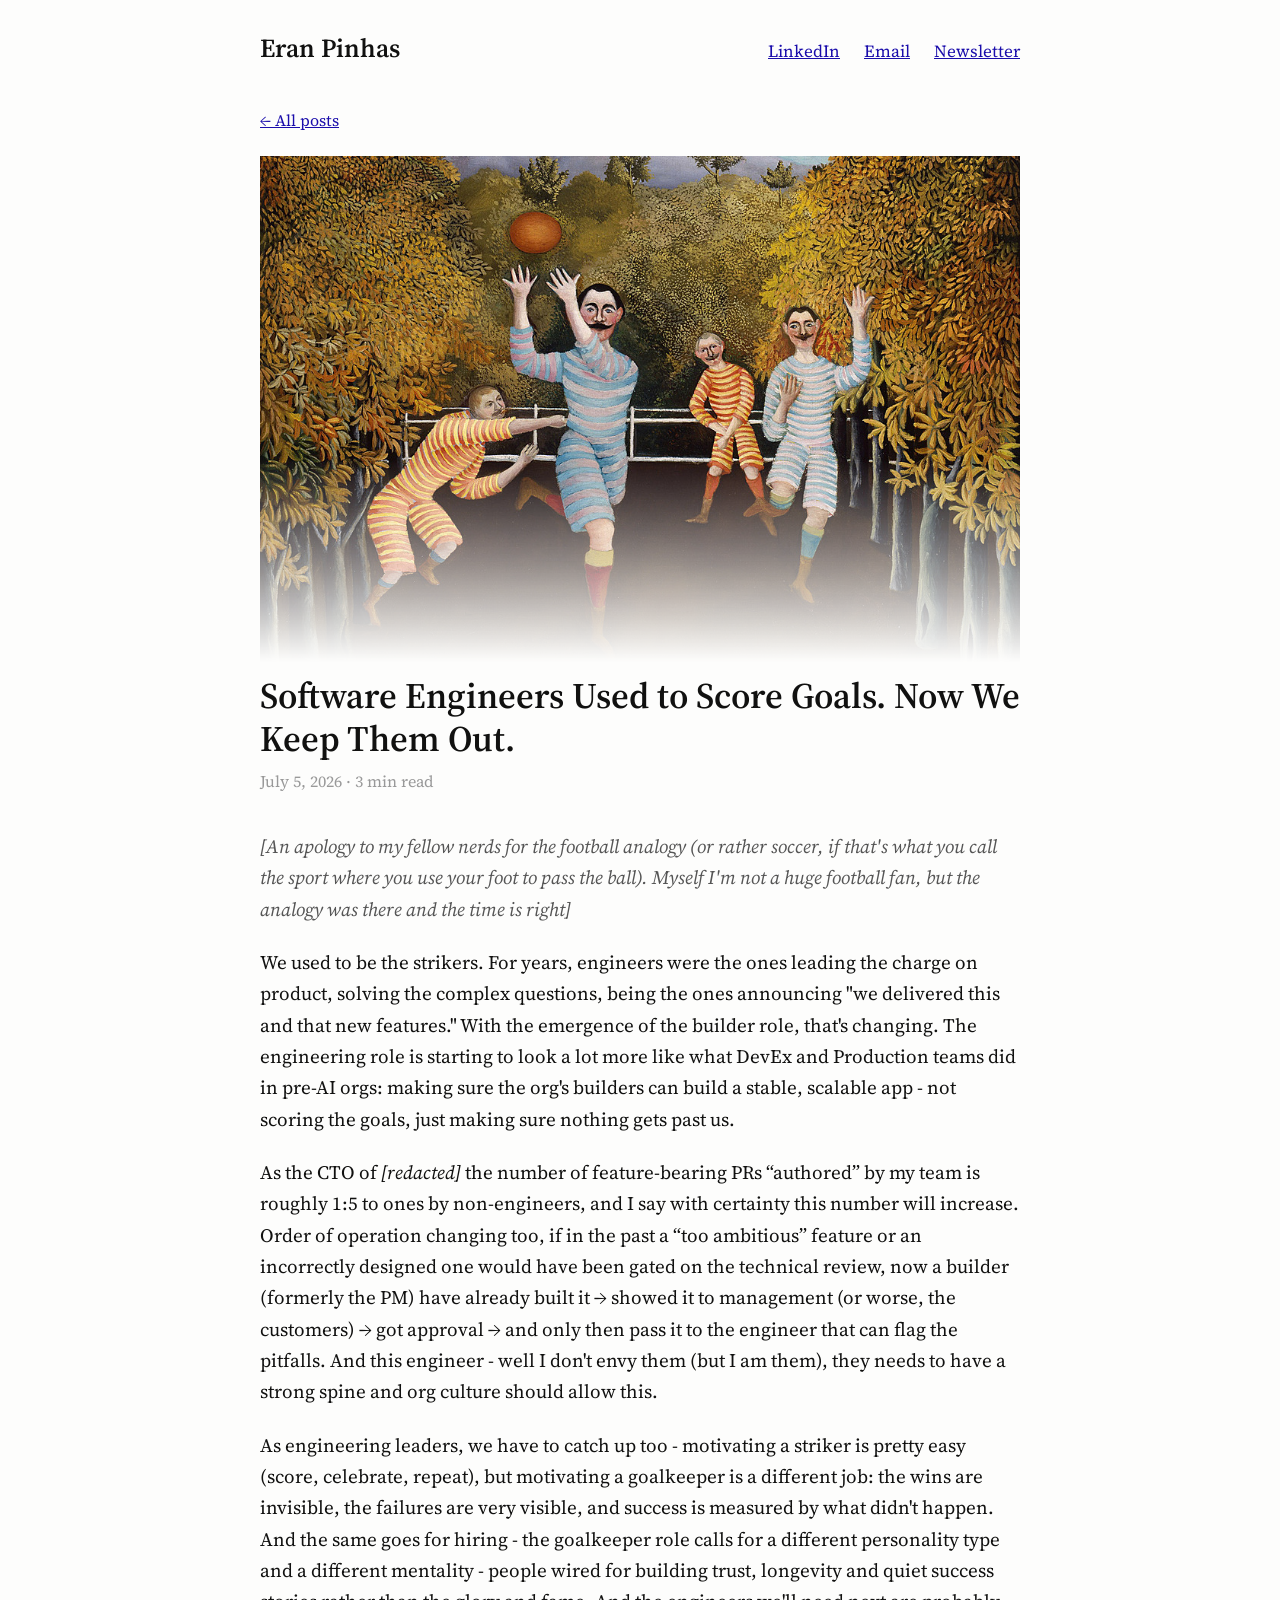
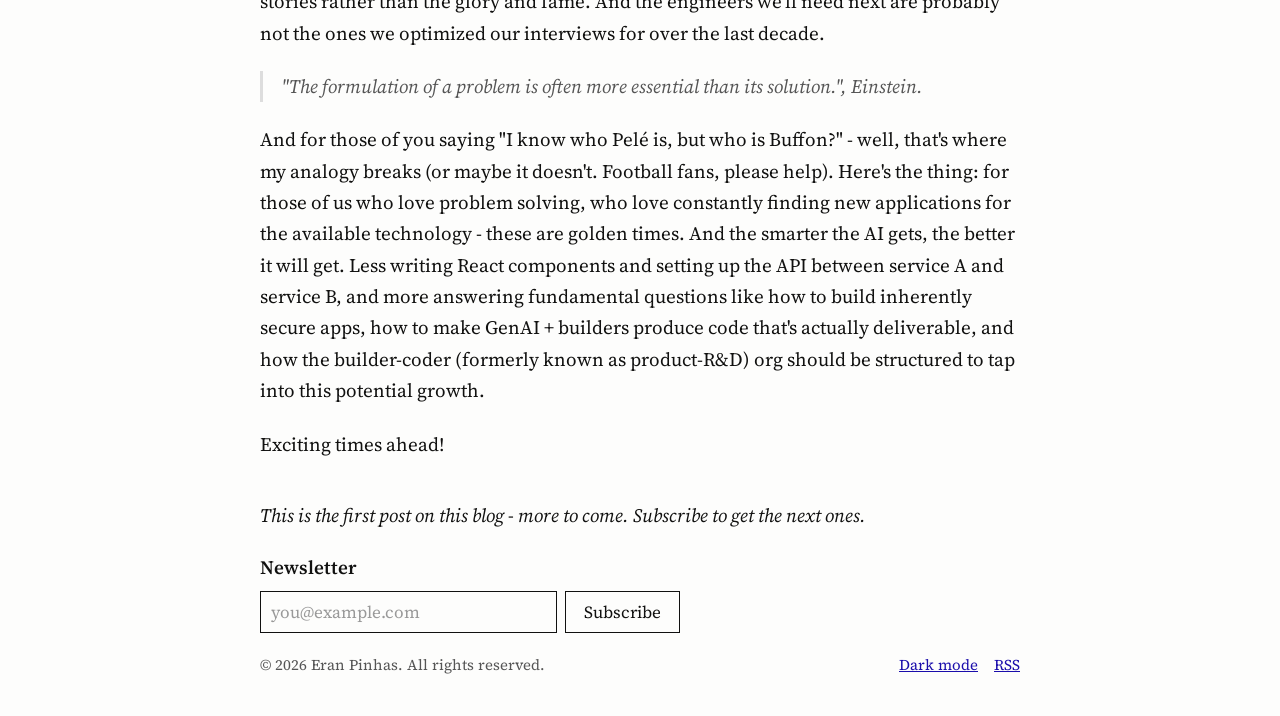
==== posts/software-engineers-used-to-score-goals-now-we-keep-them-out.html @ 988a574e "Notion sync: strikers opening uses a period Co-Authored-By: Claude Fable 5 <noreply@anthropic.com>" ====
<!DOCTYPE html>
<html lang="en">
<head>
  <meta charset="utf-8">
  <meta name="viewport" content="width=device-width, initial-scale=1">
  <title>Software Engineers Used to Score Goals. Now We Keep Them Out. - Eran Pinhas</title>
  <meta name="description" content="Engineering culture is going through a tectonic shift: we used to be the strikers and now we're becoming the goalkeepers.">
  <link rel="preconnect" href="https://fonts.googleapis.com">
  <link rel="preconnect" href="https://fonts.gstatic.com" crossorigin>
  <link href="https://fonts.googleapis.com/css2?family=Source+Serif+4:ital,opsz,wght@0,8..60,400;0,8..60,600;1,8..60,400&display=swap" rel="stylesheet">
  <link rel="alternate" type="application/rss+xml" title="Eran Pinhas" href="../rss.xml">
  <link rel="stylesheet" href="../styles.css">
  <script src="../theme.js"></script>
</head>
<body>
  <div class="page">

    <header class="site-header">
      <a class="site-title" href="../index.html">Eran Pinhas</a>
      <nav>
        <a href="https://www.linkedin.com/in/eran-pinhas-915041149/">LinkedIn</a>
        <a href="mailto:eran@pinh.as">Email</a>
        <a href="#newsletter">Newsletter</a>
      </nav>
    </header>

    <article>
      <a class="back-link" href="../index.html">&#8592; All posts</a>

      <figure class="cover">
        <img src="../images/cover.png" alt="The Football Players, Henri Rousseau, 1908">
        <figcaption>The Football Players, Henri Rousseau, 1908</figcaption>
      </figure>

      <h1>Software Engineers Used to Score Goals. Now We Keep Them Out.</h1>
      <div class="post-meta">July 5, 2026 &#183; 3 min read</div>

      <p class="intro-note">[An apology to my fellow nerds for the football analogy (or rather soccer, if that's what you call the sport where you use your foot to pass the ball). Myself I'm not a huge football fan, but the analogy was there and the time is right]</p>

      <p>We used to be the strikers. For years, engineers were the ones leading the charge on product, solving the complex questions, being the ones announcing "we delivered this and that new features." With the emergence of the builder role, that's changing. The engineering role is starting to look a lot more like what DevEx and Production teams did in pre-AI orgs: making sure the org's builders can build a stable, scalable app - not scoring the goals, just making sure nothing gets past us.</p>

      <p>As the CTO of <em>[redacted]</em> the number of feature-bearing PRs &ldquo;authored&rdquo; by my team is roughly 1:5 to ones by non-engineers, and I say with certainty this number will increase. Order of operation changing too, if in the past a &ldquo;too ambitious&rdquo; feature or an incorrectly designed one would have been gated on the technical review, now a builder (formerly the PM) have already built it &rarr; showed it to management (or worse, the customers) &rarr; got approval &rarr; and only then pass it to the engineer that can flag the pitfalls. And this engineer - well I don't envy them (but I am them), they needs to have a strong spine and org culture should allow this.</p>

      <p>As engineering leaders, we have to catch up too - motivating a striker is pretty easy (score, celebrate, repeat), but motivating a goalkeeper is a different job: the wins are invisible, the failures are very visible, and success is measured by what didn't happen. And the same goes for hiring - the goalkeeper role calls for a different personality type and a different mentality - people wired for building trust, longevity and quiet success stories rather than the glory and fame. And the engineers we'll need next are probably not the ones we optimized our interviews for over the last decade.</p>

      <blockquote>
        <p>"The formulation of a problem is often more essential than its solution.", Einstein.</p>
      </blockquote>

      <p>And for those of you saying "I know who Pel&eacute; is, but who is Buffon?" - well, that's where my analogy breaks (or maybe it doesn't. Football fans, please help). Here's the thing: for those of us who love problem solving, who love constantly finding new applications for the available technology - these are golden times. And the smarter the AI gets, the better it will get. Less writing React components and setting up the API between service A and service B, and more answering fundamental questions like how to build inherently secure apps, how to make GenAI + builders produce code that's actually deliverable, and how the builder-coder (formerly known as product-R&amp;D) org should be structured to tap into this potential growth.</p>

      <p>Exciting times ahead!</p>

      <p class="outro"><em>This is the first post on this blog - more to come. Subscribe to get the next ones.</em></p>
    </article>

    <div class="spacer"></div>

    <footer id="newsletter" class="site-footer">
      <div class="newsletter">
        <span class="newsletter-label">Newsletter</span>
        <form action="https://buttondown.com/api/emails/embed-subscribe/eran-pinhas" method="post">
          <input type="email" name="email" required placeholder="you@example.com" aria-label="Email address">
          <input type="hidden" name="embed" value="1">
          <button type="submit">Subscribe</button>
        </form>
      </div>
      <div class="footer-bottom">
        <span>&copy; 2026 Eran Pinhas. All rights reserved.</span>
        <div class="footer-links">
          <button class="theme-toggle" type="button">Dark mode</button>
          <a href="../rss.xml">RSS</a>
        </div>
      </div>
    </footer>

  </div>
</body>
</html>
---- styles.css ----
:root {
  --bg: #fdfdfc;
  --fg: #111110;
  --muted: #555;
  --faint: #999;
  --link: #1a0dab;
  --code-bg: #f2f1ef;
  --thumb-border: #ddd;
  --caption-bg: rgba(17, 17, 16, 0.85);
  --caption-fg: #fdfdfc;
}

@media (prefers-color-scheme: dark) {
  :root:not([data-theme='light']) {
    --bg: #131312;
    --fg: #e8e6e2;
    --muted: #a09d97;
    --faint: #77746e;
    --link: #8ab4f8;
    --code-bg: #232220;
    --thumb-border: #333;
  }
}

:root[data-theme='dark'] {
  --bg: #131312;
  --fg: #e8e6e2;
  --muted: #a09d97;
  --faint: #77746e;
  --link: #8ab4f8;
  --code-bg: #232220;
  --thumb-border: #333;
}

html,
body {
  margin: 0;
  padding: 0;
  background: var(--bg);
}

::selection {
  background: #0b57d0;
  color: #fff;
}

body {
  min-height: 100vh;
  display: flex;
  flex-direction: column;
  font-family: 'Source Serif 4', Georgia, serif;
  color: var(--fg);
  font-size: 19px;
  line-height: 1.55;
}

.page {
  width: 100%;
  max-width: 800px;
  margin: 0 auto;
  box-sizing: border-box;
  padding: 0 20px;
  display: flex;
  flex-direction: column;
  flex: 1;
}

a {
  color: var(--link);
  text-decoration: underline;
}

/* Header */

.site-header {
  display: flex;
  align-items: baseline;
  justify-content: space-between;
  gap: 16px;
  padding: 28px 0;
}

.site-header .site-title {
  color: var(--fg);
  text-decoration: none;
  font-weight: 600;
  font-size: 26px;
}

.site-header nav {
  display: flex;
  gap: 24px;
  font-size: 17px;
}

/* About (index) */

.about {
  display: flex;
  align-items: center;
  gap: 28px;
  padding: 12px 0 40px 0;
}

.about img {
  width: 96px;
  height: 96px;
  border-radius: 50%;
  object-fit: cover;
  flex-shrink: 0;
}

.about p {
  margin: 0;
}

/* Post list (index) */

.post-item {
  display: flex;
  gap: 20px;
  align-items: flex-start;
  padding: 20px 0;
}

.post-item .post-text {
  flex: 1;
  min-width: 0;
  display: flex;
  flex-direction: column;
  gap: 4px;
}

.post-item .post-title {
  align-self: flex-start;
  font-weight: 600;
  font-size: 20px;
}

.post-item .post-title.wip {
  color: var(--muted);
  font-style: italic;
}

.post-item .post-description {
  color: var(--muted);
}

.post-item .post-date {
  color: var(--faint);
  font-size: 15px;
}

.in-the-works {
  margin: 32px 0 0 0;
  font-size: 18px;
  font-weight: 600;
  color: var(--faint);
}

.post-item .post-thumb {
  width: 88px;
  height: 88px;
  object-fit: cover;
  flex-shrink: 0;
  border: 1px solid var(--thumb-border);
  box-sizing: border-box;
}

/* Article (post page) */

article {
  padding: 8px 0 0 0;
  line-height: 1.65;
}

.back-link {
  font-size: 16px;
}

.cover {
  position: relative;
  margin: 20px 0 0 0;
}

.cover img {
  width: 100%;
  display: block;
  -webkit-mask-image: linear-gradient(to bottom, black 60%, transparent 100%);
  mask-image: linear-gradient(to bottom, black 60%, transparent 100%);
}

.cover figcaption {
  position: absolute;
  top: 12px;
  right: 12px;
  background: var(--caption-bg);
  color: var(--caption-fg);
  font-size: 15px;
  padding: 6px 12px;
  opacity: 0;
  transition: opacity 0.2s ease;
  pointer-events: none;
}

.cover:hover figcaption {
  opacity: 1;
}

article h1 {
  margin: 12px 0 8px 0;
  font-size: 36px;
  line-height: 1.2;
  font-weight: 600;
}

article .post-meta {
  color: var(--faint);
  font-size: 16px;
  margin-bottom: 36px;
}

article h2 {
  margin: 40px 0 14px 0;
  font-size: 26px;
  font-weight: 600;
}

article p {
  margin: 0 0 22px 0;
}

article .intro-note {
  color: var(--muted);
  font-style: italic;
}

article .outro {
  margin-top: 40px;
}

article blockquote {
  margin: 0 0 22px 0;
  padding: 0 0 0 18px;
  border-left: 3px solid var(--thumb-border);
  font-style: italic;
  color: var(--muted);
}

article blockquote p {
  margin: 0;
}

article code {
  font-family: ui-monospace, SFMono-Regular, Menlo, monospace;
  font-size: 16px;
  background: var(--code-bg);
  padding: 2px 5px;
}

article pre {
  margin: 0 0 22px 0;
  padding: 16px 18px;
  background: var(--code-bg);
  overflow-x: auto;
  font-family: ui-monospace, SFMono-Regular, Menlo, monospace;
  font-size: 15px;
  line-height: 1.5;
}

article pre code {
  background: none;
  padding: 0;
  font-size: inherit;
}

/* Footer */

.spacer {
  flex: 1;
}

.site-footer {
  padding: 0 0 40px 0;
  display: flex;
  flex-direction: column;
  gap: 20px;
}

.newsletter {
  display: flex;
  flex-direction: column;
  gap: 8px;
}

.newsletter .newsletter-label {
  font-weight: 600;
}

.newsletter form {
  display: flex;
  gap: 8px;
  max-width: 420px;
}

.newsletter input[type='email'] {
  flex: 1;
  min-width: 0;
  font-family: 'Source Serif 4', Georgia, serif;
  font-size: 17px;
  padding: 8px 10px;
  border: 1px solid var(--fg);
  border-radius: 0;
  background: var(--bg);
  color: var(--fg);
  box-sizing: border-box;
}

.newsletter input[type='email']::placeholder {
  color: var(--faint);
}

.newsletter button {
  font-family: 'Source Serif 4', Georgia, serif;
  font-size: 17px;
  padding: 8px 18px;
  border: 1px solid var(--fg);
  background: var(--bg);
  color: var(--fg);
  cursor: pointer;
  border-radius: 0;
}

.footer-bottom {
  display: flex;
  justify-content: space-between;
  gap: 16px;
  font-size: 15px;
  color: var(--muted);
}

.footer-bottom .footer-links {
  display: flex;
  gap: 16px;
  align-items: baseline;
}

.theme-toggle {
  font-family: 'Source Serif 4', Georgia, serif;
  font-size: 15px;
  padding: 0;
  border: none;
  background: none;
  color: var(--link);
  text-decoration: underline;
  cursor: pointer;
}
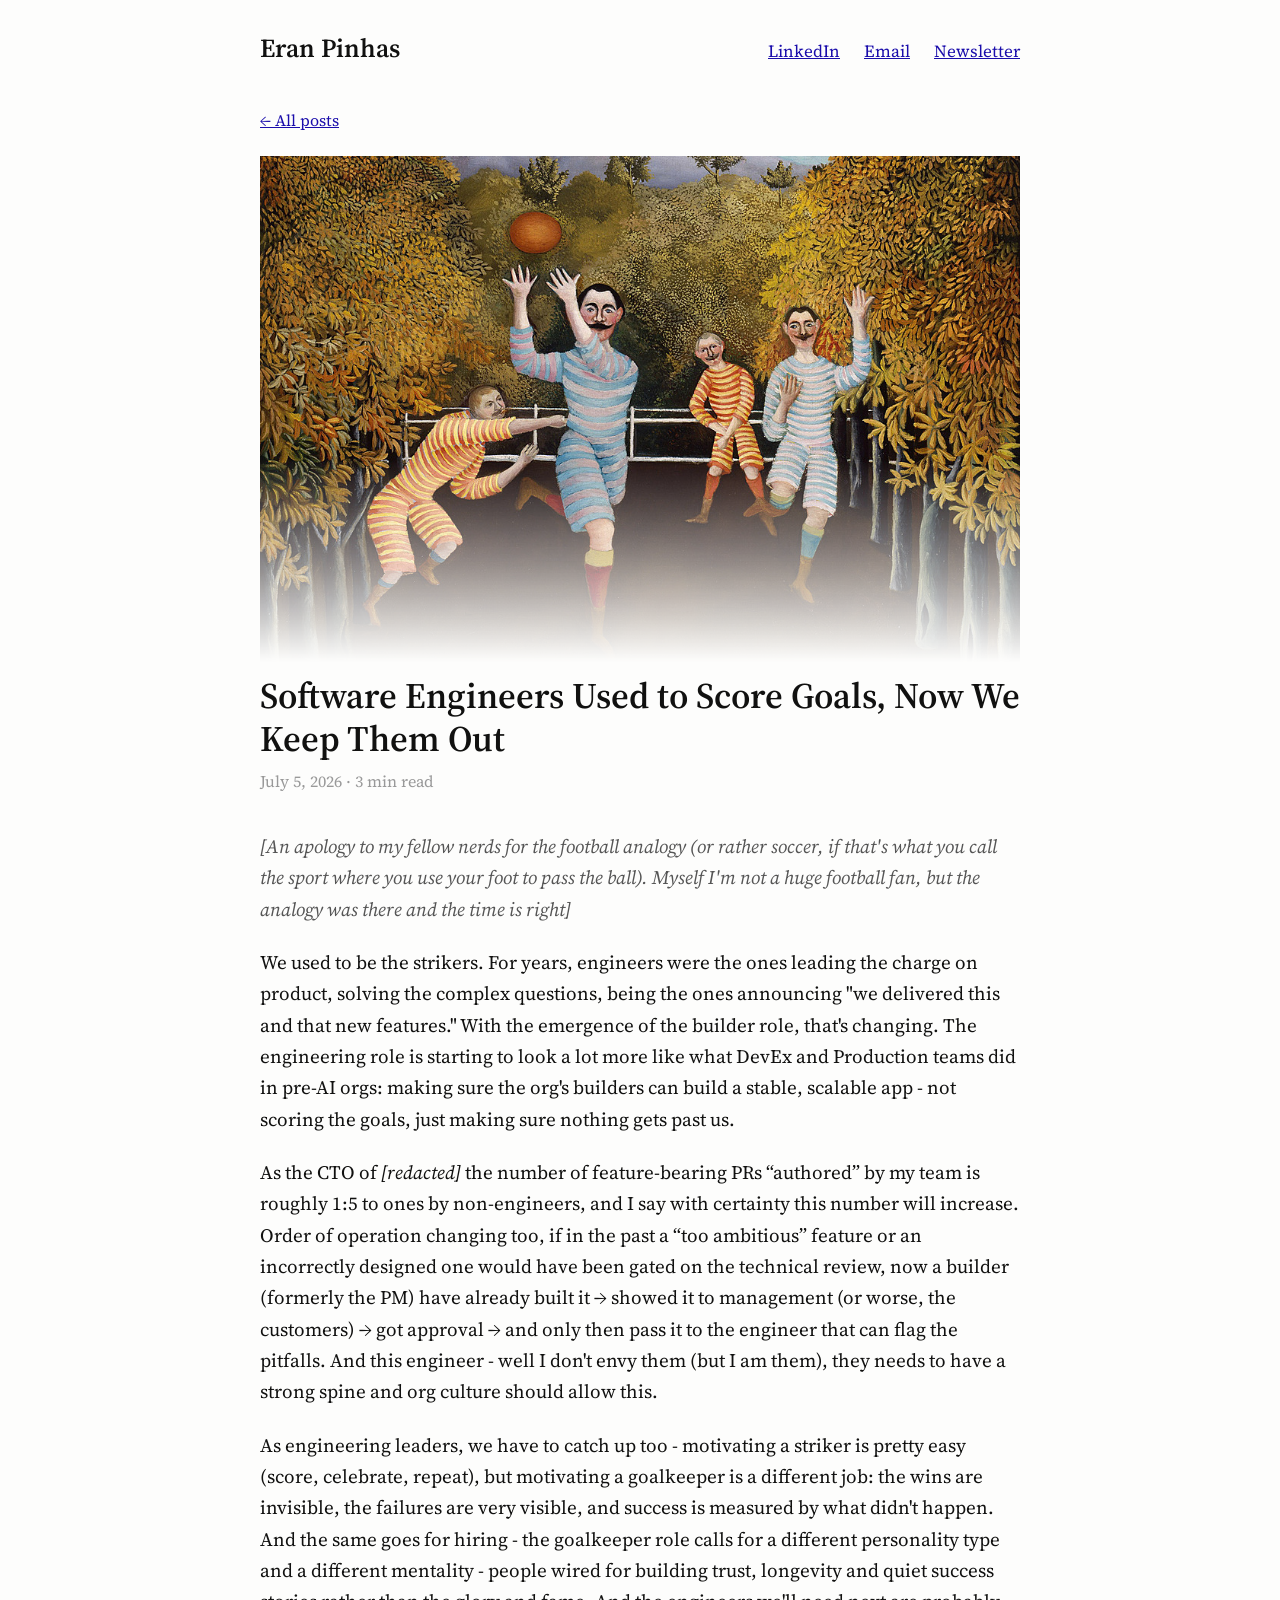
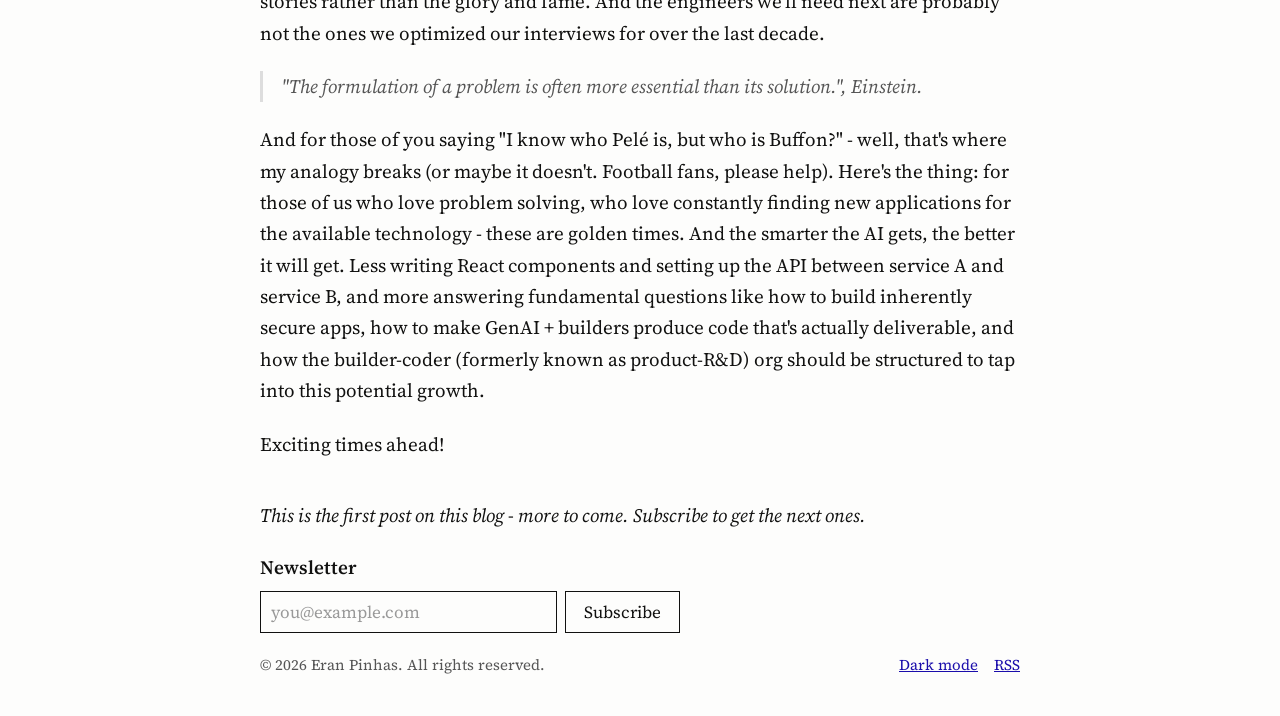
==== commit 47f75264: "Flowing titles: comma in post title, drop trailing periods Co-Authored-By: Claude Fable 5 <noreply@a" ====
--- a/posts/software-engineers-used-to-score-goals-now-we-keep-them-out.html
+++ b/posts/software-engineers-used-to-score-goals-now-we-keep-them-out.html
@@ -3,7 +3,7 @@
 <head>
   <meta charset="utf-8">
   <meta name="viewport" content="width=device-width, initial-scale=1">
-  <title>Software Engineers Used to Score Goals. Now We Keep Them Out. - Eran Pinhas</title>
+  <title>Software Engineers Used to Score Goals, Now We Keep Them Out - Eran Pinhas</title>
   <meta name="description" content="Engineering culture is going through a tectonic shift: we used to be the strikers and now we're becoming the goalkeepers.">
   <link rel="preconnect" href="https://fonts.googleapis.com">
   <link rel="preconnect" href="https://fonts.gstatic.com" crossorigin>
@@ -32,7 +32,7 @@
         <figcaption>The Football Players, Henri Rousseau, 1908</figcaption>
       </figure>
 
-      <h1>Software Engineers Used to Score Goals. Now We Keep Them Out.</h1>
+      <h1>Software Engineers Used to Score Goals, Now We Keep Them Out</h1>
       <div class="post-meta">July 5, 2026 &#183; 3 min read</div>
 
       <p class="intro-note">[An apology to my fellow nerds for the football analogy (or rather soccer, if that's what you call the sport where you use your foot to pass the ball). Myself I'm not a huge football fan, but the analogy was there and the time is right]</p>
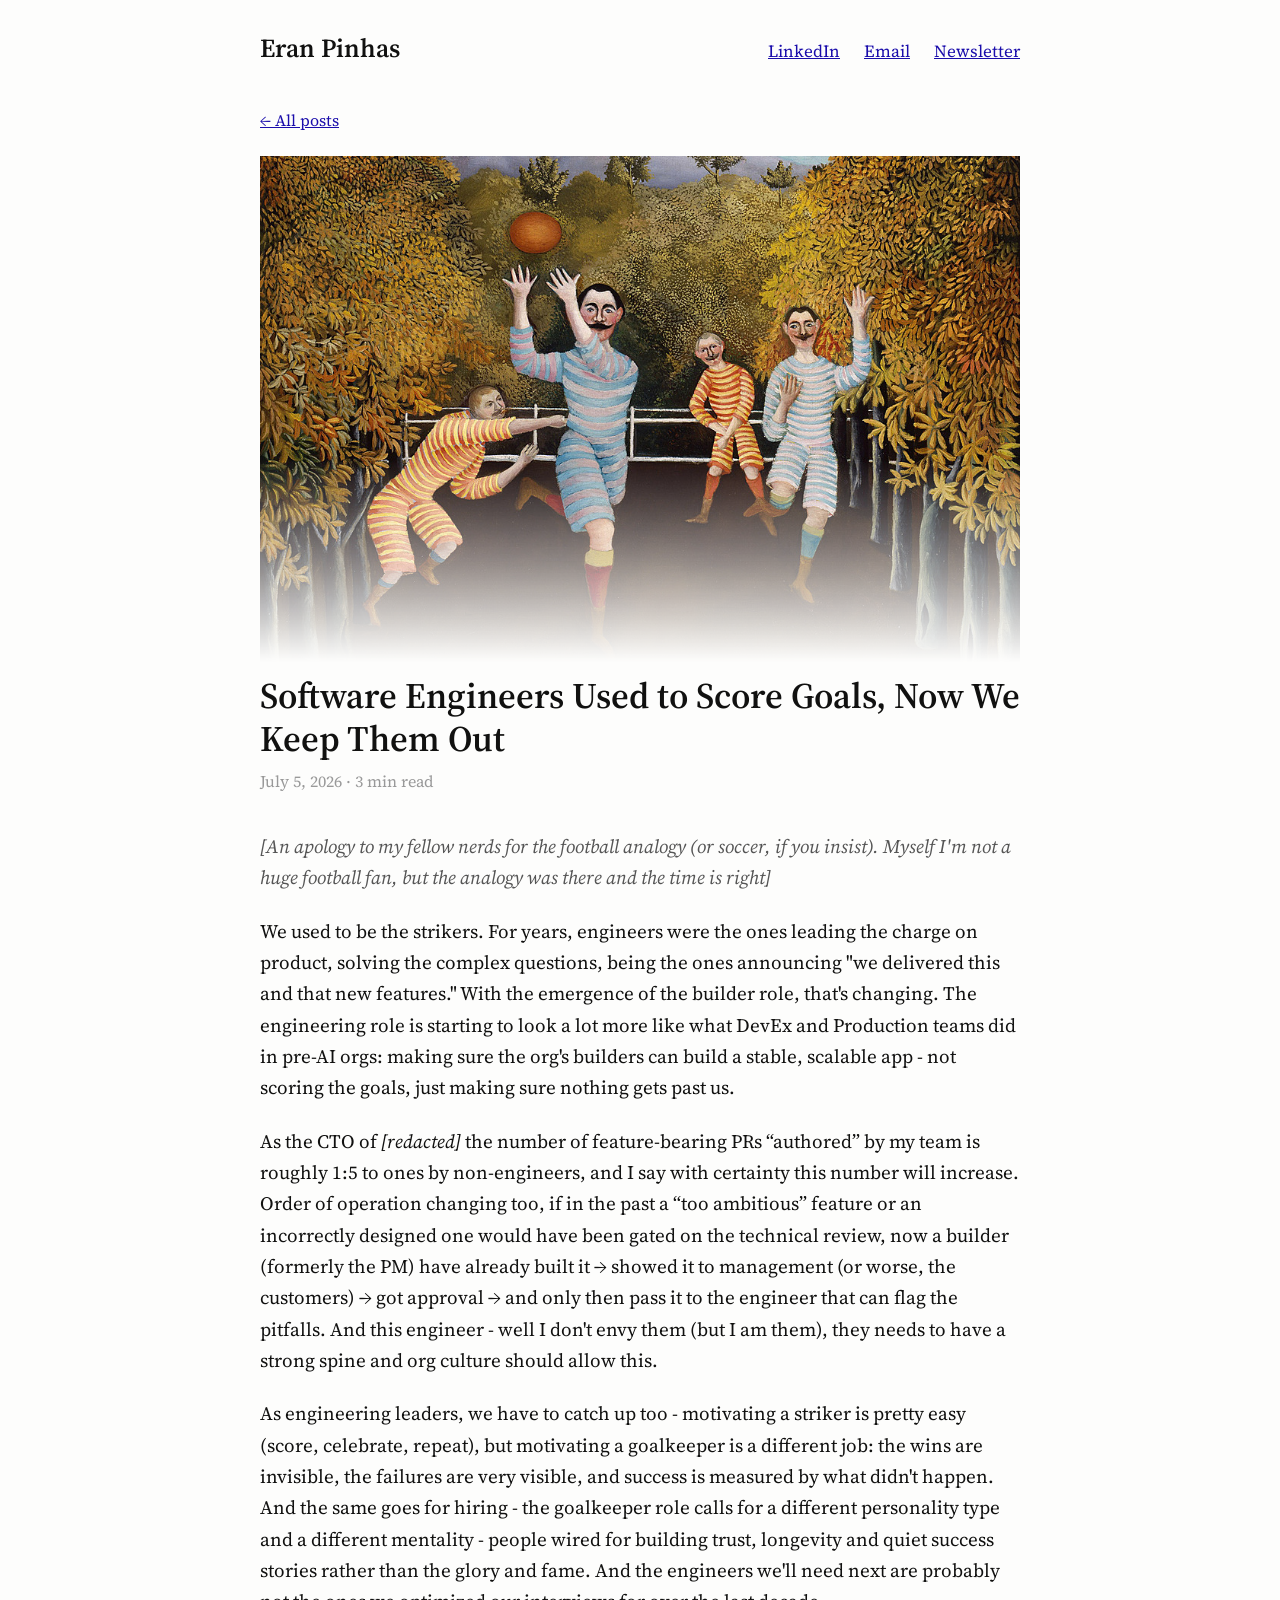
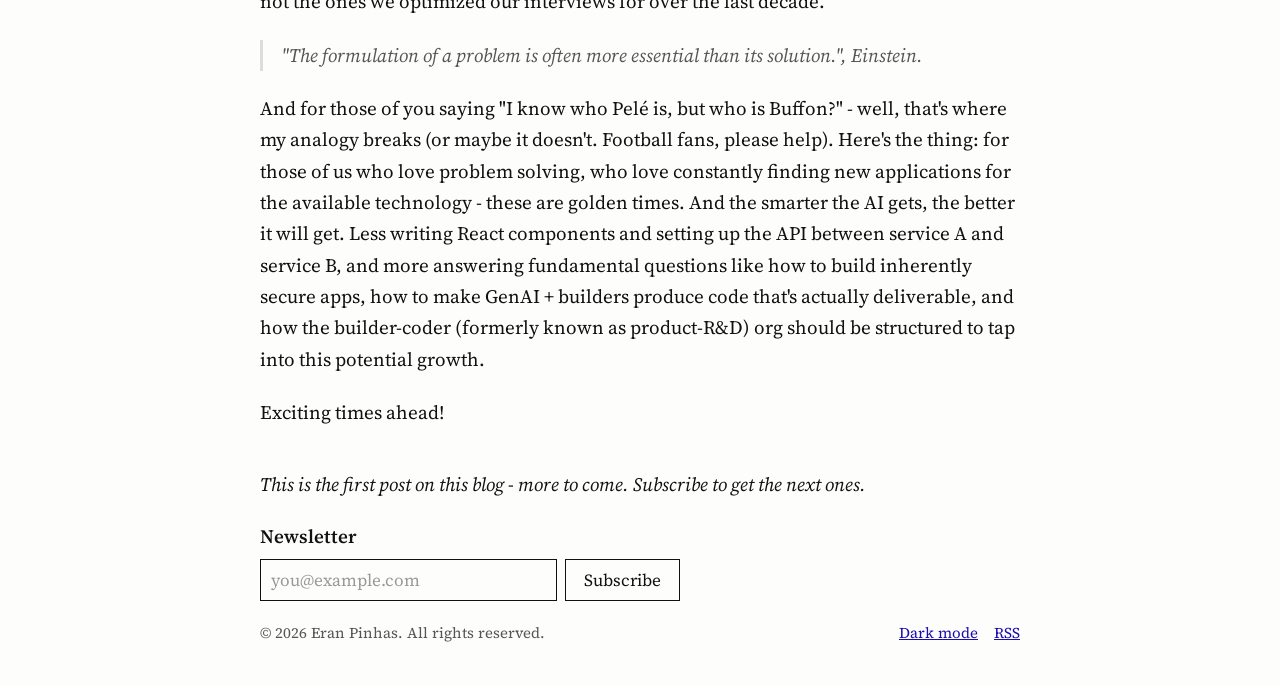
==== commit 17043694: "Tighten soccer parenthetical Co-Authored-By: Claude Fable 5 <noreply@anthropic.com>" ====
--- a/posts/software-engineers-used-to-score-goals-now-we-keep-them-out.html
+++ b/posts/software-engineers-used-to-score-goals-now-we-keep-them-out.html
@@ -35,7 +35,7 @@
       <h1>Software Engineers Used to Score Goals, Now We Keep Them Out</h1>
       <div class="post-meta">July 5, 2026 &#183; 3 min read</div>
 
-      <p class="intro-note">[An apology to my fellow nerds for the football analogy (or rather soccer, if that's what you call the sport where you use your foot to pass the ball). Myself I'm not a huge football fan, but the analogy was there and the time is right]</p>
+      <p class="intro-note">[An apology to my fellow nerds for the football analogy (or soccer, if you insist). Myself I'm not a huge football fan, but the analogy was there and the time is right]</p>
 
       <p>We used to be the strikers. For years, engineers were the ones leading the charge on product, solving the complex questions, being the ones announcing "we delivered this and that new features." With the emergence of the builder role, that's changing. The engineering role is starting to look a lot more like what DevEx and Production teams did in pre-AI orgs: making sure the org's builders can build a stable, scalable app - not scoring the goals, just making sure nothing gets past us.</p>
 
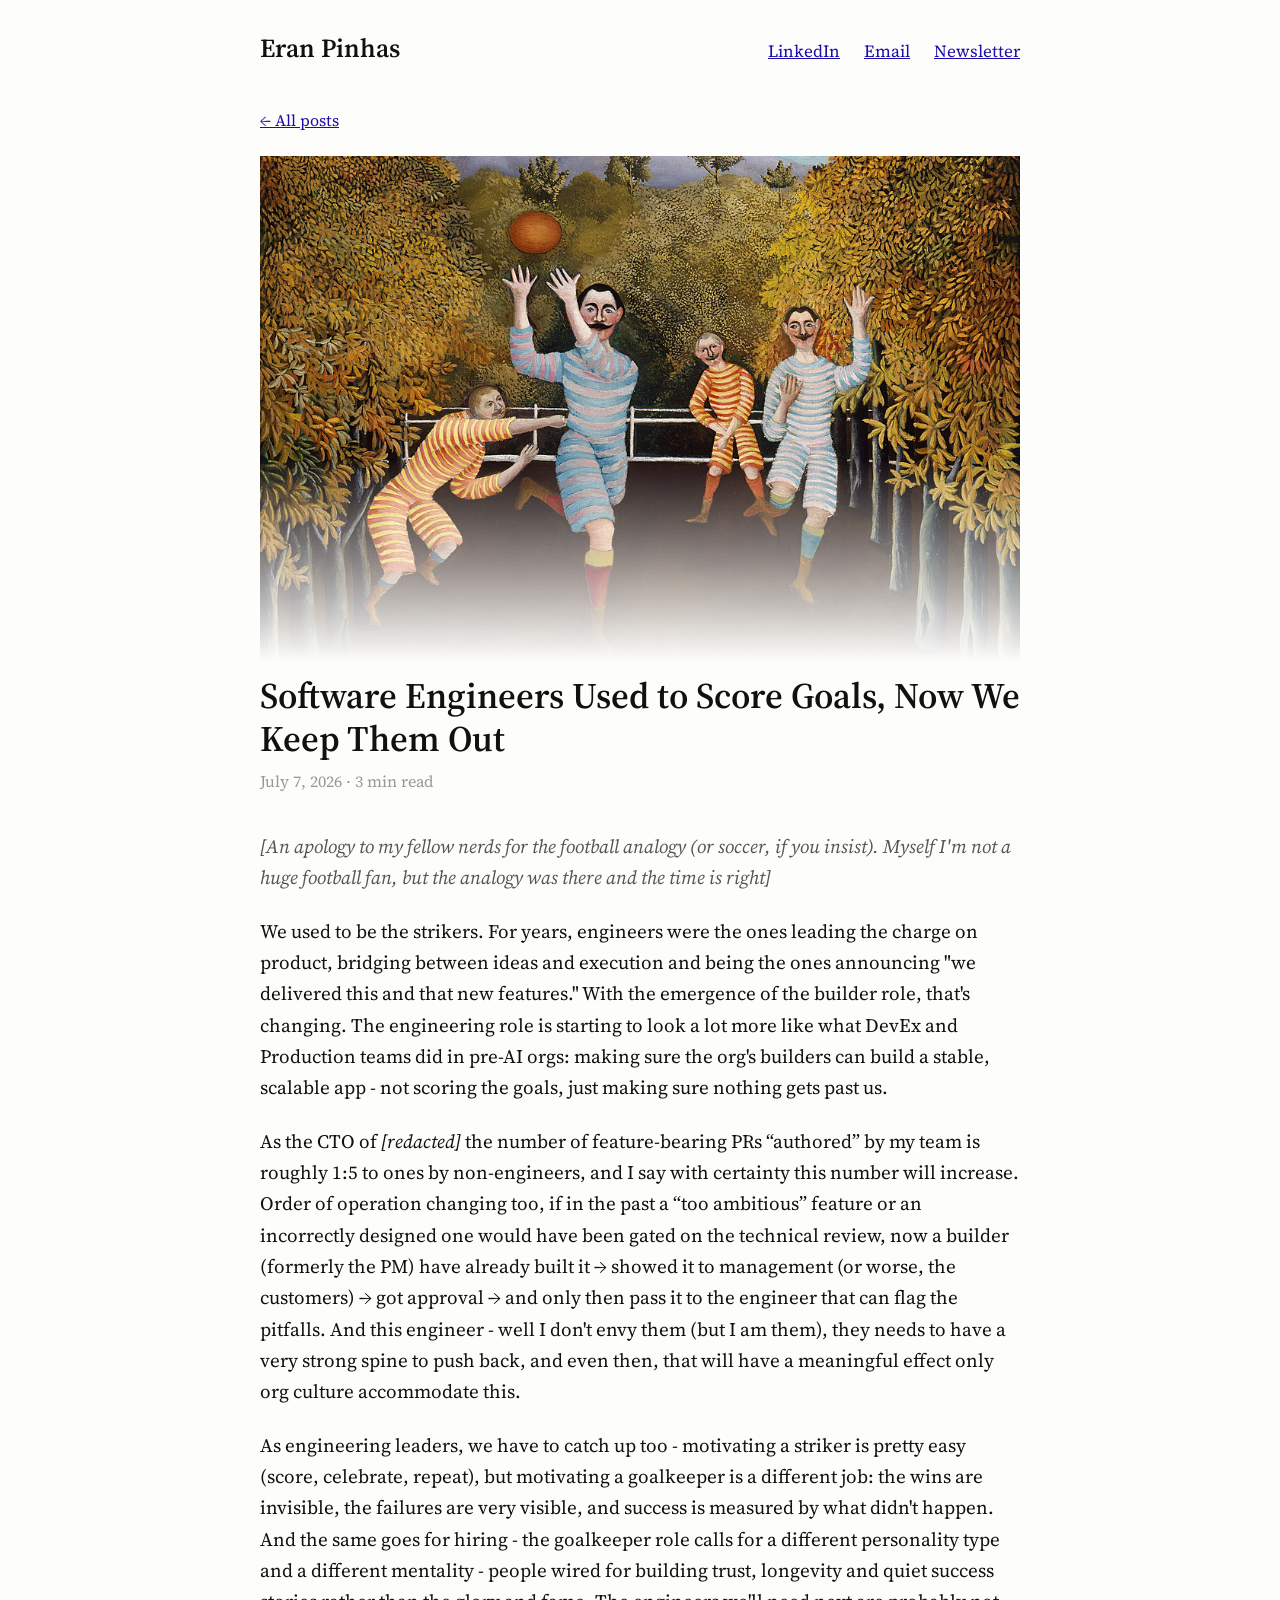
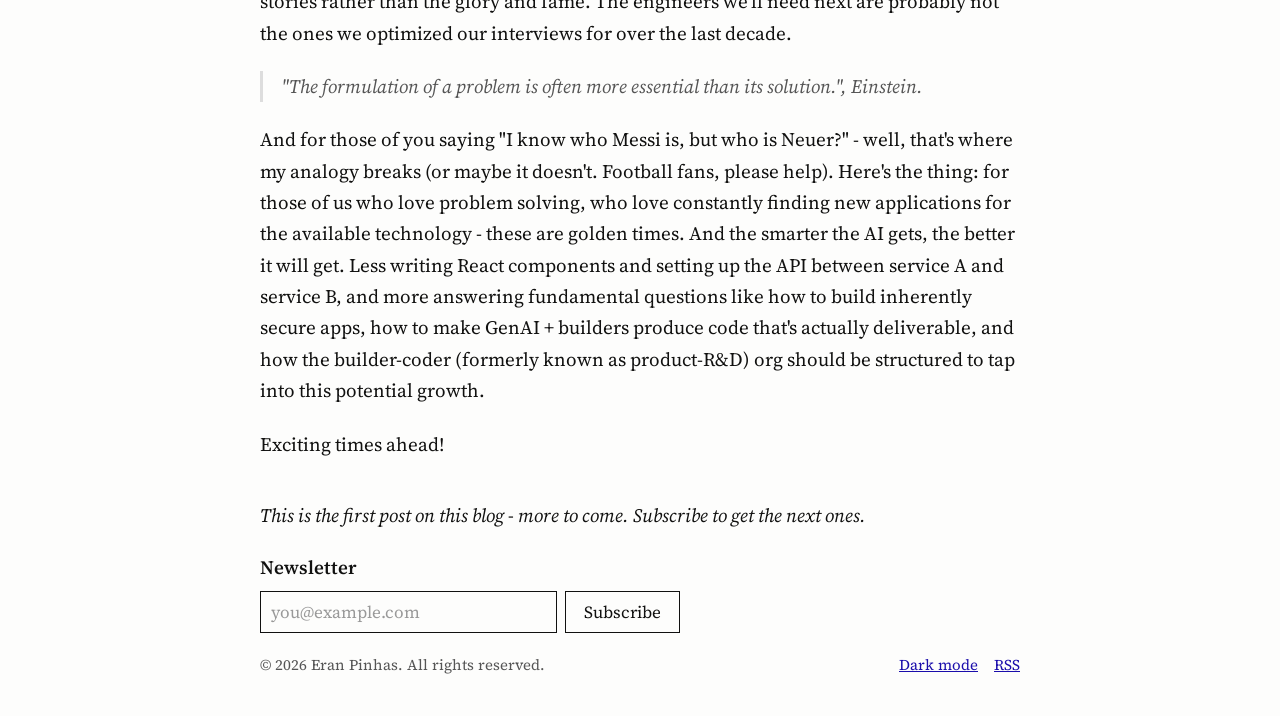
==== commit 80a1586e: "Notion sync: bridging phrase, spine ending, Messi/Neuer; date to July 7 Co-Authored-By: Claude Fable" ====
--- a/posts/software-engineers-used-to-score-goals-now-we-keep-them-out.html
+++ b/posts/software-engineers-used-to-score-goals-now-we-keep-them-out.html
@@ -33,21 +33,21 @@
       </figure>
 
       <h1>Software Engineers Used to Score Goals, Now We Keep Them Out</h1>
-      <div class="post-meta">July 5, 2026 &#183; 3 min read</div>
+      <div class="post-meta">July 7, 2026 &#183; 3 min read</div>
 
       <p class="intro-note">[An apology to my fellow nerds for the football analogy (or soccer, if you insist). Myself I'm not a huge football fan, but the analogy was there and the time is right]</p>
 
-      <p>We used to be the strikers. For years, engineers were the ones leading the charge on product, solving the complex questions, being the ones announcing "we delivered this and that new features." With the emergence of the builder role, that's changing. The engineering role is starting to look a lot more like what DevEx and Production teams did in pre-AI orgs: making sure the org's builders can build a stable, scalable app - not scoring the goals, just making sure nothing gets past us.</p>
+      <p>We used to be the strikers. For years, engineers were the ones leading the charge on product, bridging between ideas and execution and being the ones announcing "we delivered this and that new features." With the emergence of the builder role, that's changing. The engineering role is starting to look a lot more like what DevEx and Production teams did in pre-AI orgs: making sure the org's builders can build a stable, scalable app - not scoring the goals, just making sure nothing gets past us.</p>
 
-      <p>As the CTO of <em>[redacted]</em> the number of feature-bearing PRs &ldquo;authored&rdquo; by my team is roughly 1:5 to ones by non-engineers, and I say with certainty this number will increase. Order of operation changing too, if in the past a &ldquo;too ambitious&rdquo; feature or an incorrectly designed one would have been gated on the technical review, now a builder (formerly the PM) have already built it &rarr; showed it to management (or worse, the customers) &rarr; got approval &rarr; and only then pass it to the engineer that can flag the pitfalls. And this engineer - well I don't envy them (but I am them), they needs to have a strong spine and org culture should allow this.</p>
+      <p>As the CTO of <em>[redacted]</em> the number of feature-bearing PRs &ldquo;authored&rdquo; by my team is roughly 1:5 to ones by non-engineers, and I say with certainty this number will increase. Order of operation changing too, if in the past a &ldquo;too ambitious&rdquo; feature or an incorrectly designed one would have been gated on the technical review, now a builder (formerly the PM) have already built it &rarr; showed it to management (or worse, the customers) &rarr; got approval &rarr; and only then pass it to the engineer that can flag the pitfalls. And this engineer - well I don't envy them (but I am them), they needs to have a very strong spine to push back, and even then, that will have a meaningful effect only org culture accommodate this.</p>
 
-      <p>As engineering leaders, we have to catch up too - motivating a striker is pretty easy (score, celebrate, repeat), but motivating a goalkeeper is a different job: the wins are invisible, the failures are very visible, and success is measured by what didn't happen. And the same goes for hiring - the goalkeeper role calls for a different personality type and a different mentality - people wired for building trust, longevity and quiet success stories rather than the glory and fame. And the engineers we'll need next are probably not the ones we optimized our interviews for over the last decade.</p>
+      <p>As engineering leaders, we have to catch up too - motivating a striker is pretty easy (score, celebrate, repeat), but motivating a goalkeeper is a different job: the wins are invisible, the failures are very visible, and success is measured by what didn't happen. And the same goes for hiring - the goalkeeper role calls for a different personality type and a different mentality - people wired for building trust, longevity and quiet success stories rather than the glory and fame. The engineers we'll need next are probably not the ones we optimized our interviews for over the last decade.</p>
 
       <blockquote>
         <p>"The formulation of a problem is often more essential than its solution.", Einstein.</p>
       </blockquote>
 
-      <p>And for those of you saying "I know who Pel&eacute; is, but who is Buffon?" - well, that's where my analogy breaks (or maybe it doesn't. Football fans, please help). Here's the thing: for those of us who love problem solving, who love constantly finding new applications for the available technology - these are golden times. And the smarter the AI gets, the better it will get. Less writing React components and setting up the API between service A and service B, and more answering fundamental questions like how to build inherently secure apps, how to make GenAI + builders produce code that's actually deliverable, and how the builder-coder (formerly known as product-R&amp;D) org should be structured to tap into this potential growth.</p>
+      <p>And for those of you saying "I know who Messi is, but who is Neuer?" - well, that's where my analogy breaks (or maybe it doesn't. Football fans, please help). Here's the thing: for those of us who love problem solving, who love constantly finding new applications for the available technology - these are golden times. And the smarter the AI gets, the better it will get. Less writing React components and setting up the API between service A and service B, and more answering fundamental questions like how to build inherently secure apps, how to make GenAI + builders produce code that's actually deliverable, and how the builder-coder (formerly known as product-R&amp;D) org should be structured to tap into this potential growth.</p>
 
       <p>Exciting times ahead!</p>
 
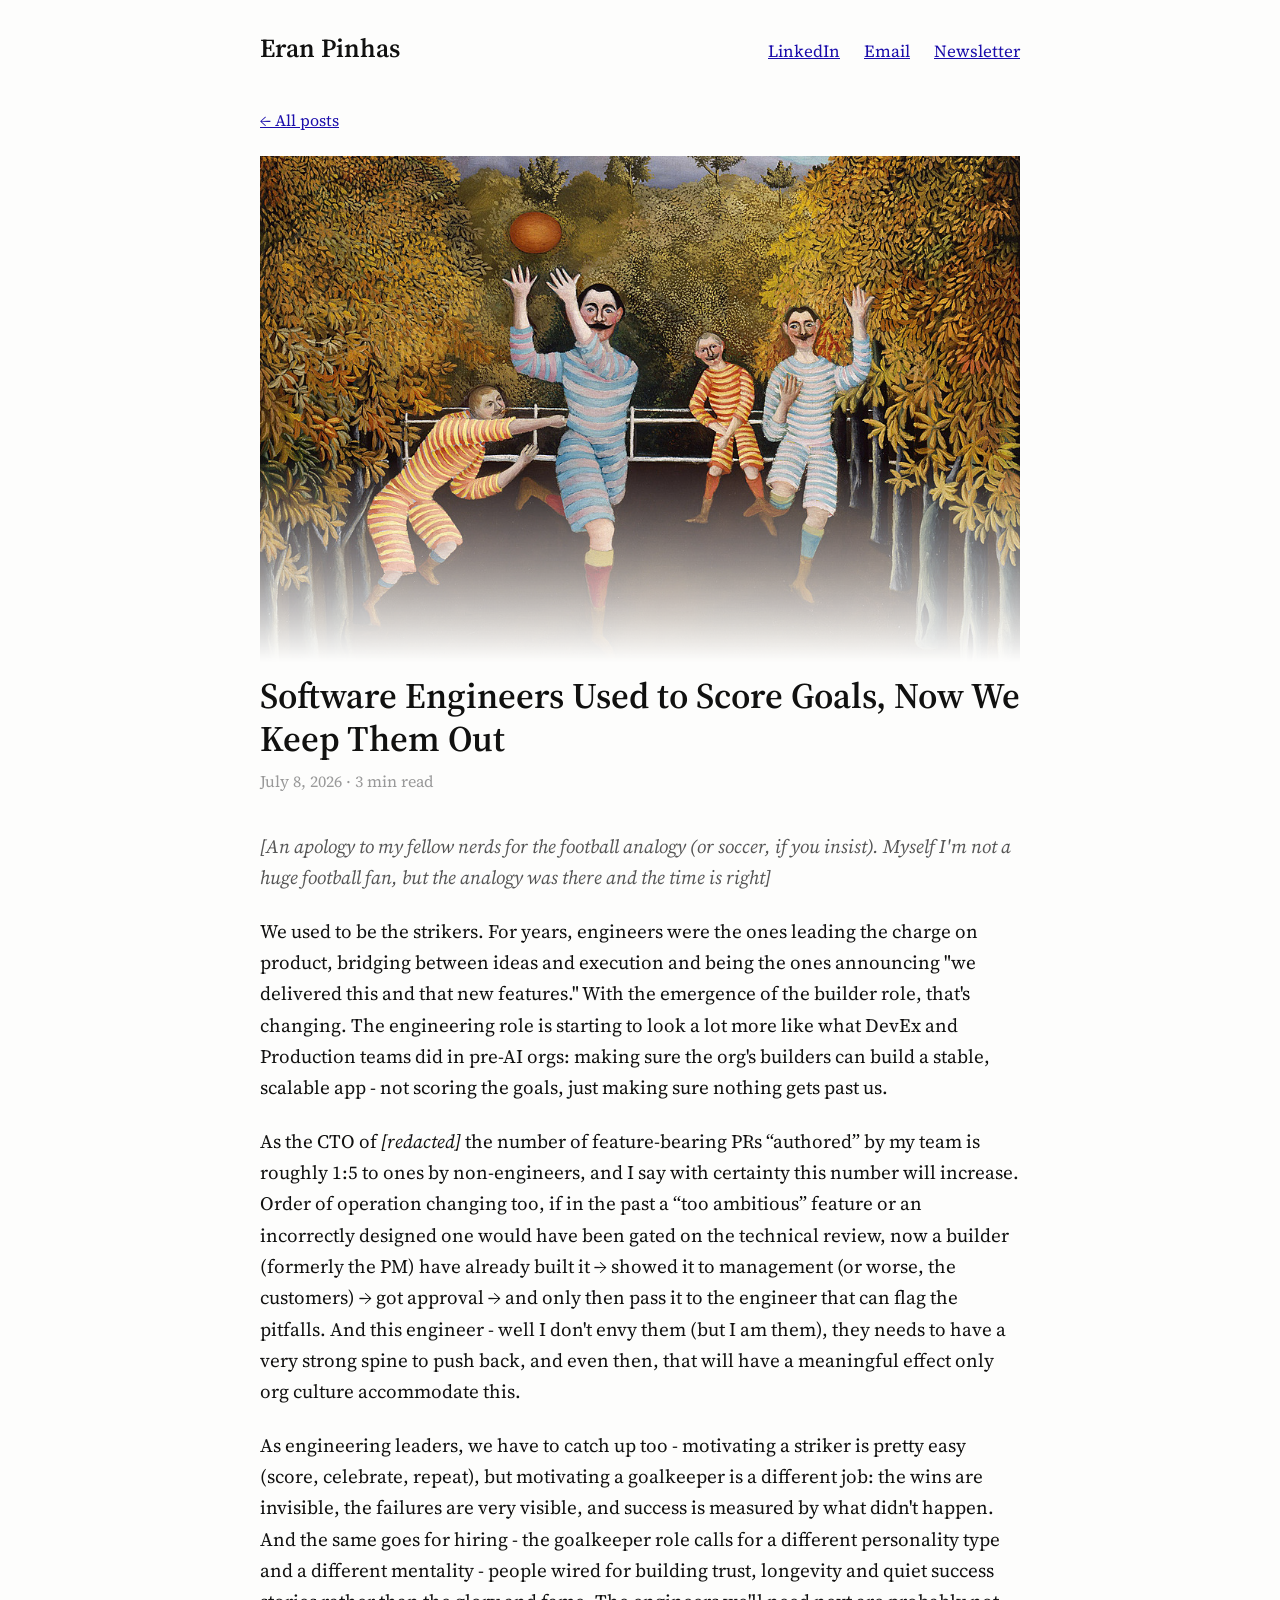
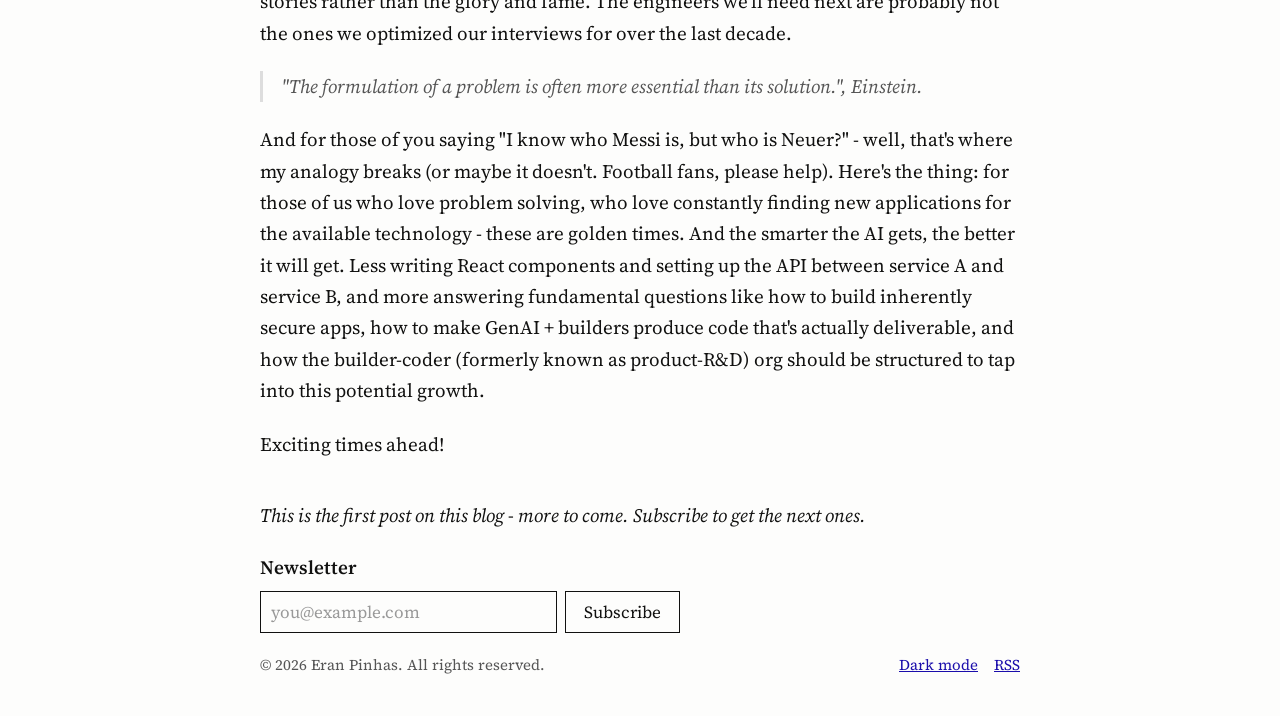
==== commit 1fb99a6b: "Post date to July 8 Co-Authored-By: Claude Fable 5 <noreply@anthropic.com>" ====
--- a/posts/software-engineers-used-to-score-goals-now-we-keep-them-out.html
+++ b/posts/software-engineers-used-to-score-goals-now-we-keep-them-out.html
@@ -33,7 +33,7 @@
       </figure>
 
       <h1>Software Engineers Used to Score Goals, Now We Keep Them Out</h1>
-      <div class="post-meta">July 7, 2026 &#183; 3 min read</div>
+      <div class="post-meta">July 8, 2026 &#183; 3 min read</div>
 
       <p class="intro-note">[An apology to my fellow nerds for the football analogy (or soccer, if you insist). Myself I'm not a huge football fan, but the analogy was there and the time is right]</p>
 
@@ -59,9 +59,8 @@
     <footer id="newsletter" class="site-footer">
       <div class="newsletter">
         <span class="newsletter-label">Newsletter</span>
-        <form action="https://buttondown.com/api/emails/embed-subscribe/eran-pinhas" method="post">
-          <input type="email" name="email" required placeholder="you@example.com" aria-label="Email address">
-          <input type="hidden" name="embed" value="1">
+        <form action="https://app.kit.com/forms/9654813/subscriptions" method="post">
+          <input type="email" name="email_address" required placeholder="you@example.com" aria-label="Email address">
           <button type="submit">Subscribe</button>
         </form>
       </div>
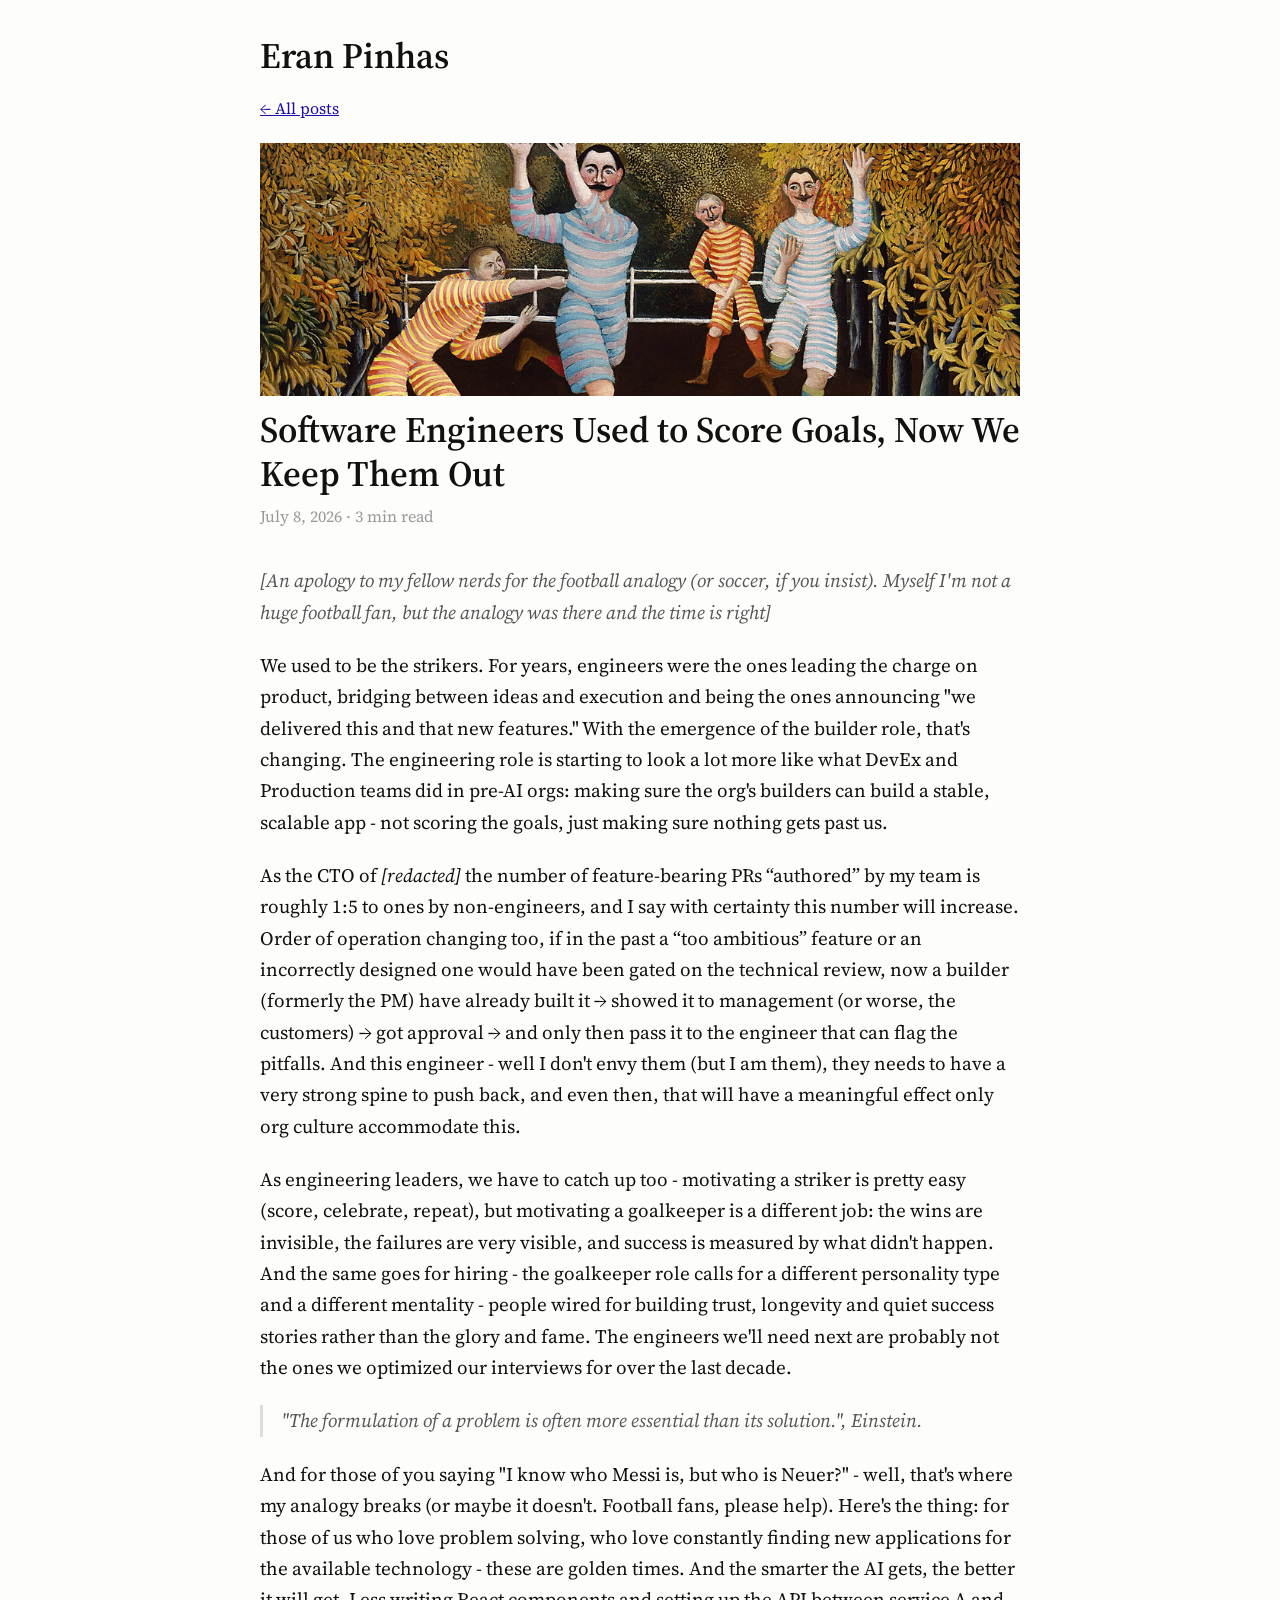
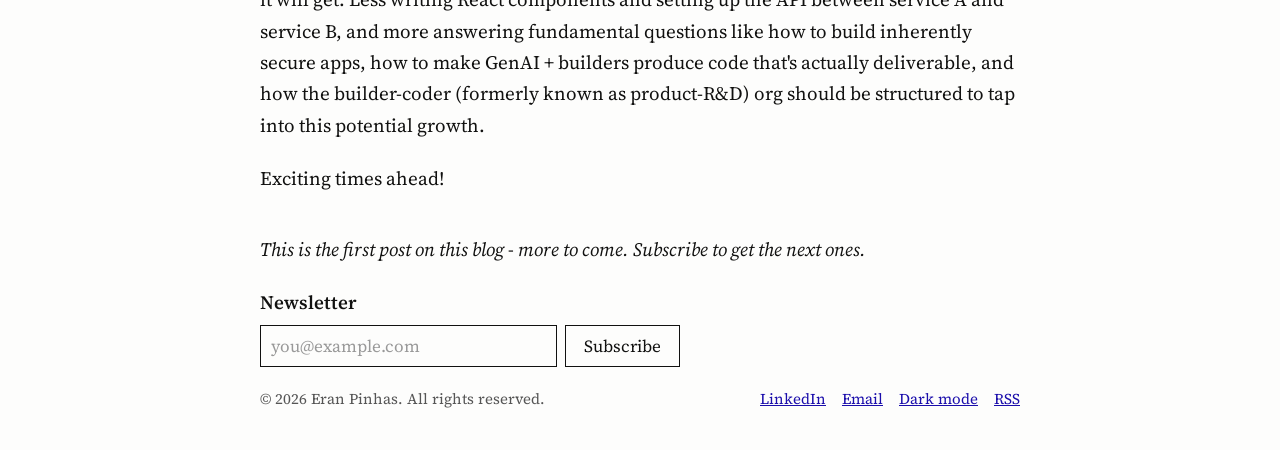
==== commit b0c9b493: "UI pass: left thumbnails, nav links to footer, half-height cover sans gradient, bigger site title Co" ====
--- a/posts/software-engineers-used-to-score-goals-now-we-keep-them-out.html
+++ b/posts/software-engineers-used-to-score-goals-now-we-keep-them-out.html
@@ -17,19 +17,14 @@
 
     <header class="site-header">
       <a class="site-title" href="../index.html">Eran Pinhas</a>
-      <nav>
-        <a href="https://www.linkedin.com/in/eran-pinhas-915041149/">LinkedIn</a>
-        <a href="mailto:eran@pinh.as">Email</a>
-        <a href="#newsletter">Newsletter</a>
-      </nav>
     </header>
 
     <article>
       <a class="back-link" href="../index.html">&#8592; All posts</a>
 
       <figure class="cover">
-        <img src="../images/cover.png" alt="The Football Players, Henri Rousseau, 1908">
-        <figcaption>The Football Players, Henri Rousseau, 1908</figcaption>
+        <img src="../images/cover.png" alt="The Football Players, Henri Rousseau">
+        <figcaption>The Football Players, Henri Rousseau</figcaption>
       </figure>
 
       <h1>Software Engineers Used to Score Goals, Now We Keep Them Out</h1>
@@ -67,6 +62,8 @@
       <div class="footer-bottom">
         <span>&copy; 2026 Eran Pinhas. All rights reserved.</span>
         <div class="footer-links">
+          <a href="https://www.linkedin.com/in/eran-pinhas-915041149/">LinkedIn</a>
+          <a href="mailto:eran@pinh.as">Email</a>
           <button class="theme-toggle" type="button">Dark mode</button>
           <a href="../rss.xml">RSS</a>
         </div>
--- a/styles.css
+++ b/styles.css
@@ -77,20 +77,14 @@
   align-items: baseline;
   justify-content: space-between;
   gap: 16px;
-  padding: 28px 0;
+  padding: 28px 0 0 0;
 }
 
 .site-header .site-title {
   color: var(--fg);
   text-decoration: none;
   font-weight: 600;
-  font-size: 26px;
-}
-
-.site-header nav {
-  display: flex;
-  gap: 24px;
-  font-size: 17px;
+  font-size: 36px;
 }
 
 /* About (index) */
@@ -186,8 +180,8 @@
 .cover img {
   width: 100%;
   display: block;
-  -webkit-mask-image: linear-gradient(to bottom, black 60%, transparent 100%);
-  mask-image: linear-gradient(to bottom, black 60%, transparent 100%);
+  aspect-ratio: 3 / 1;
+  object-fit: cover;
 }
 
 .cover figcaption {
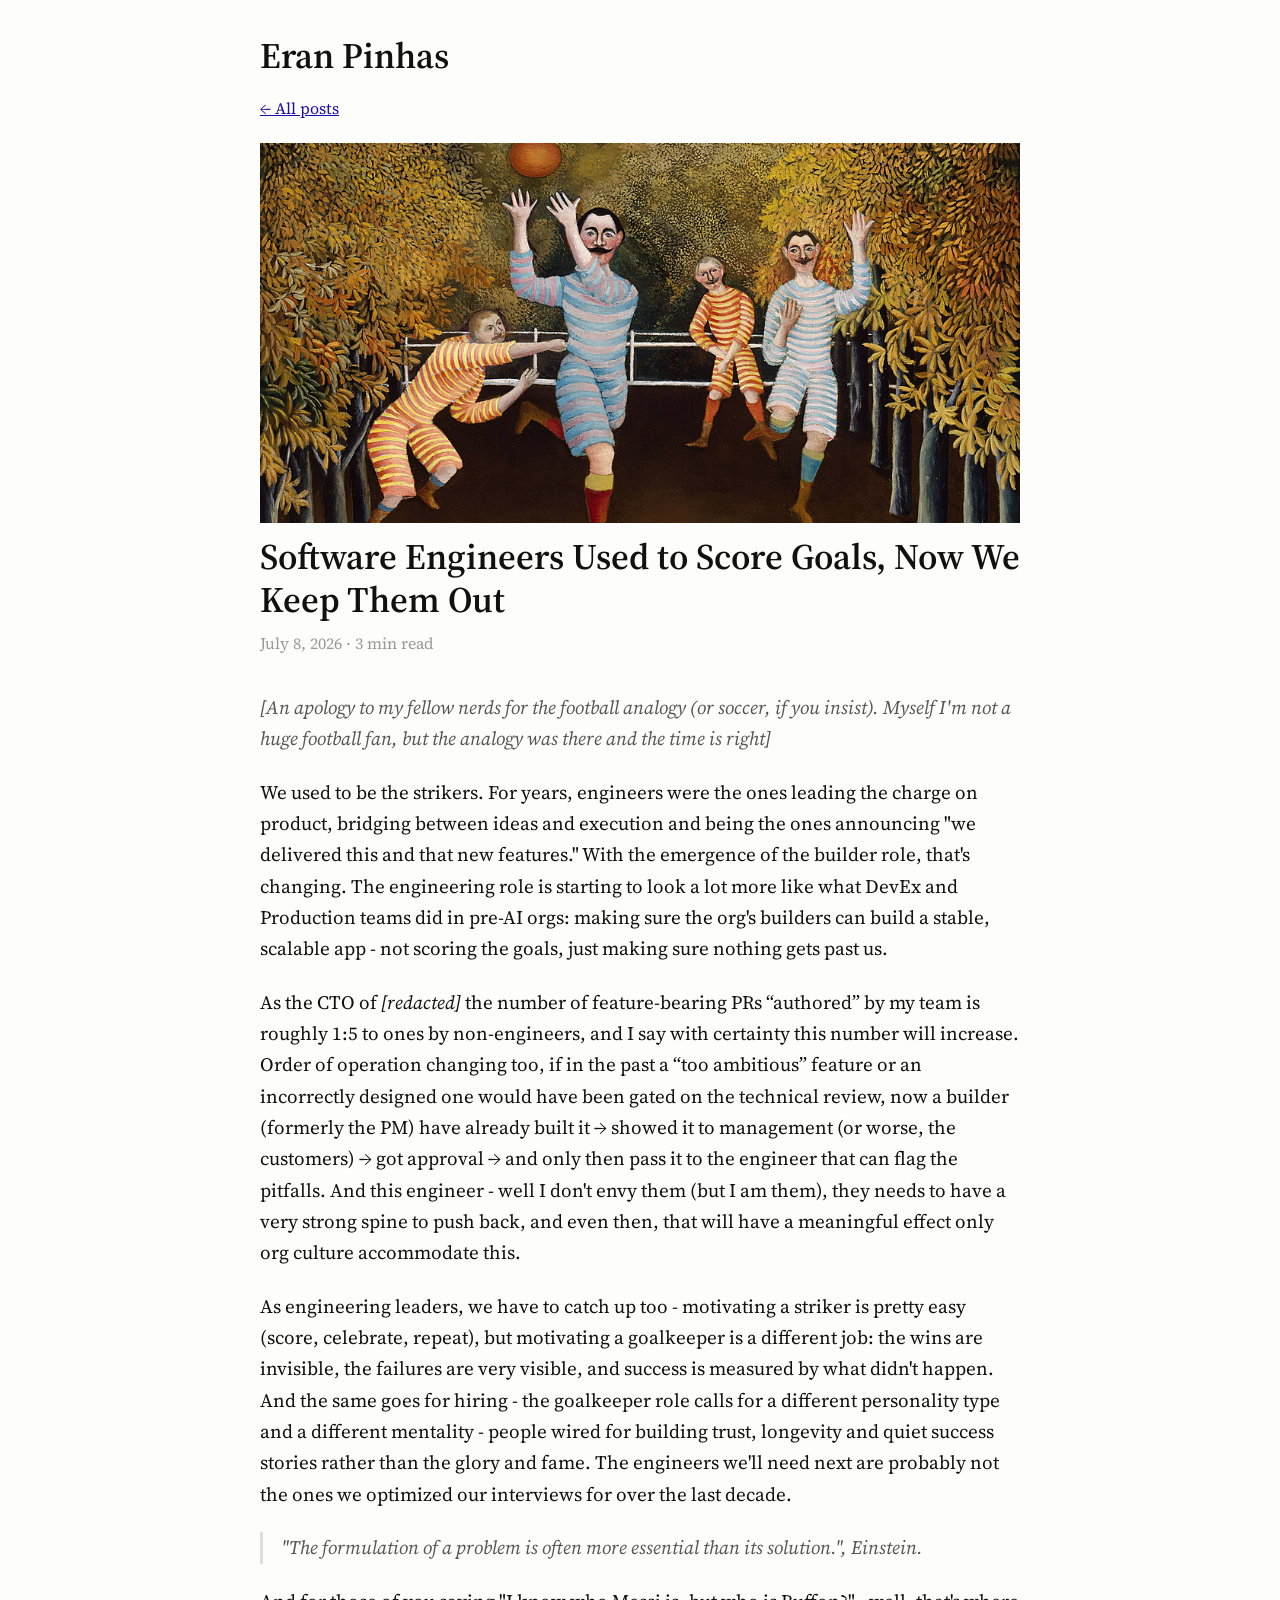
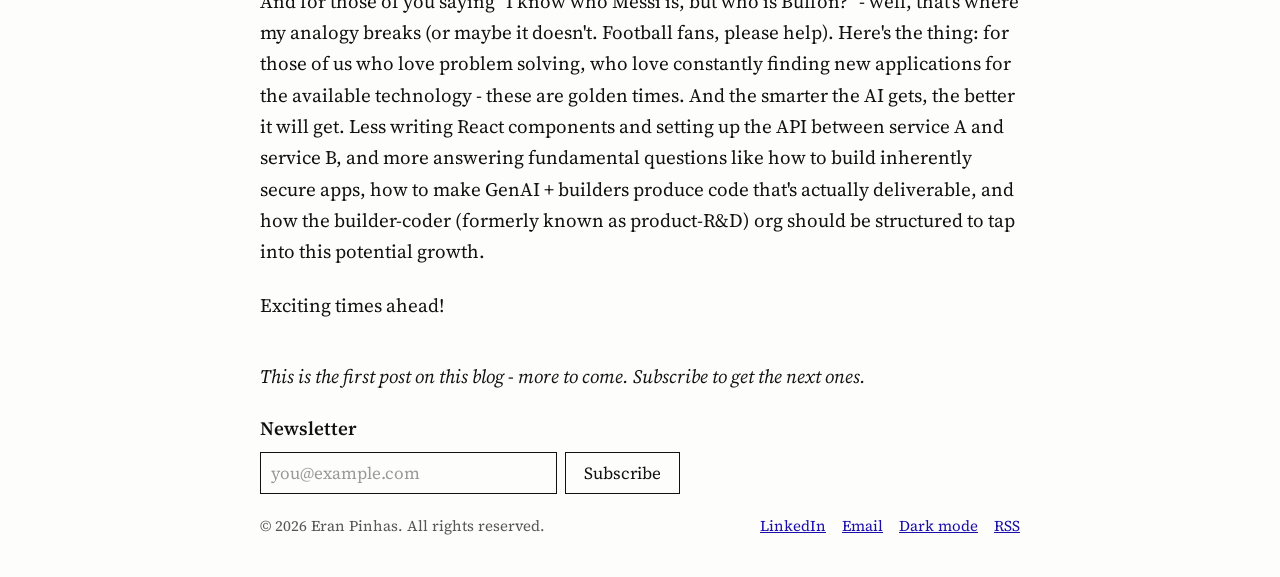
==== commit 7724a8ba: "Neuer -> Buffon Co-Authored-By: Claude Fable 5 <noreply@anthropic.com>" ====
--- a/posts/software-engineers-used-to-score-goals-now-we-keep-them-out.html
+++ b/posts/software-engineers-used-to-score-goals-now-we-keep-them-out.html
@@ -42,7 +42,7 @@
         <p>"The formulation of a problem is often more essential than its solution.", Einstein.</p>
       </blockquote>
 
-      <p>And for those of you saying "I know who Messi is, but who is Neuer?" - well, that's where my analogy breaks (or maybe it doesn't. Football fans, please help). Here's the thing: for those of us who love problem solving, who love constantly finding new applications for the available technology - these are golden times. And the smarter the AI gets, the better it will get. Less writing React components and setting up the API between service A and service B, and more answering fundamental questions like how to build inherently secure apps, how to make GenAI + builders produce code that's actually deliverable, and how the builder-coder (formerly known as product-R&amp;D) org should be structured to tap into this potential growth.</p>
+      <p>And for those of you saying "I know who Messi is, but who is Buffon?" - well, that's where my analogy breaks (or maybe it doesn't. Football fans, please help). Here's the thing: for those of us who love problem solving, who love constantly finding new applications for the available technology - these are golden times. And the smarter the AI gets, the better it will get. Less writing React components and setting up the API between service A and service B, and more answering fundamental questions like how to build inherently secure apps, how to make GenAI + builders produce code that's actually deliverable, and how the builder-coder (formerly known as product-R&amp;D) org should be structured to tap into this potential growth.</p>
 
       <p>Exciting times ahead!</p>
 
--- a/styles.css
+++ b/styles.css
@@ -110,11 +110,17 @@
 
 /* Post list (index) */
 
+.posts-label {
+  margin: 20px 0 0;
+  font-size: 19px;
+  font-weight: 600;
+}
+
 .post-item {
   display: flex;
   gap: 20px;
   align-items: flex-start;
-  padding: 20px 0;
+  padding: 14px 0;
 }
 
 .post-item .post-text {
@@ -146,7 +152,7 @@
 }
 
 .in-the-works {
-  margin: 32px 0 0 0;
+  margin: 0;
   font-size: 18px;
   font-weight: 600;
   color: var(--faint);
@@ -180,7 +186,7 @@
 .cover img {
   width: 100%;
   display: block;
-  aspect-ratio: 3 / 1;
+  aspect-ratio: 2 / 1;
   object-fit: cover;
 }
 
